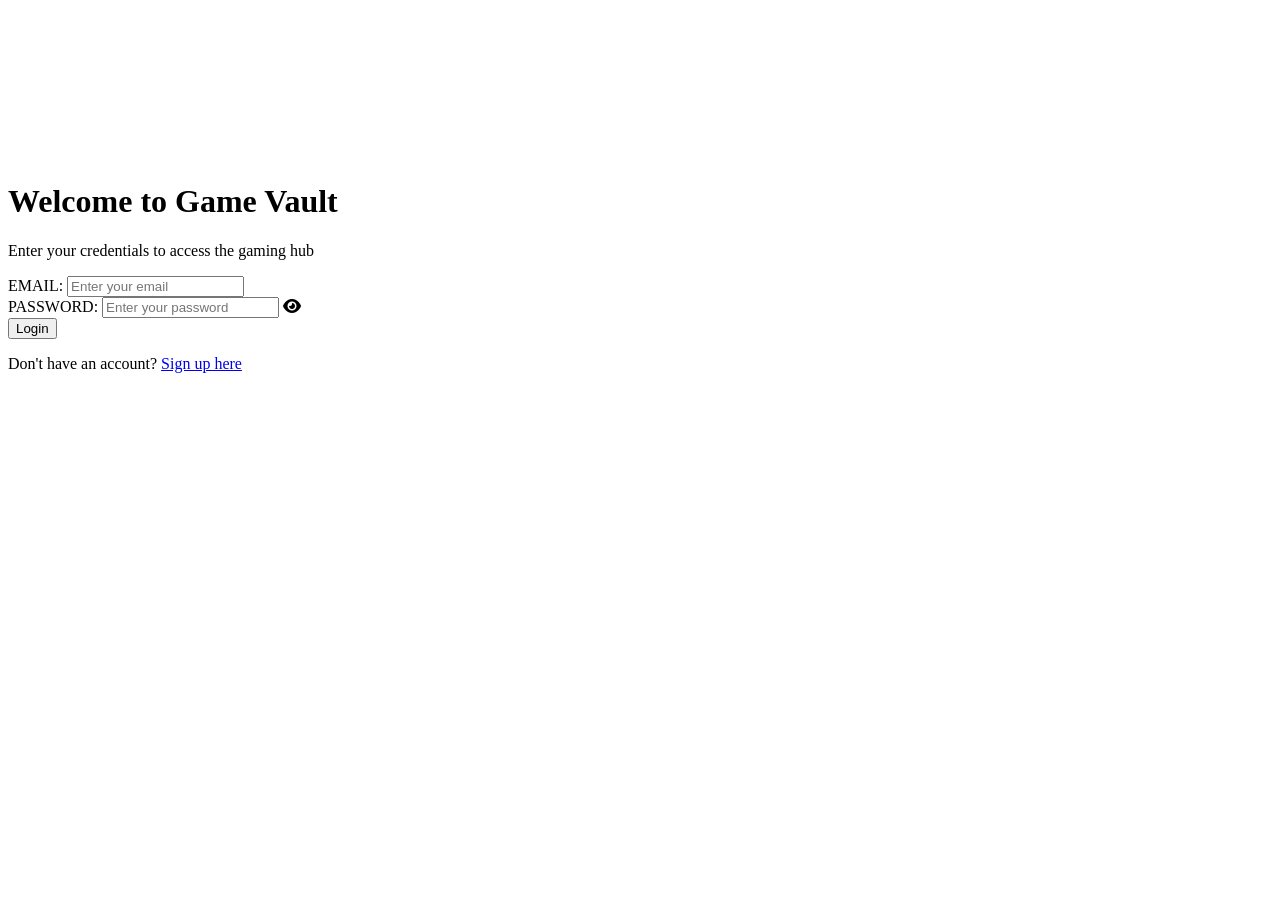
==== index.html @ 1384bad6 "Add new HTML file by [ahmed]" ====
<!doctype html>
<html lang="en">
  <head>
    <meta charset="UTF-8" />
    <meta name="viewport" content="width=device-width, initial-scale=1.0" />
    <title>NEON NEXUS - Login</title>
    <link rel="stylesheet" href="../styles/login.css" />
    <link
      rel="stylesheet"
      href="https://cdnjs.cloudflare.com/ajax/libs/font-awesome/6.4.0/css/all.min.css"
    />
  </head>
  <body>
    <video
      autoplay
      muted
      loop
      class="background-video"
      src="../assets/86462-593059278_medium.mp4"
    >
      Your browser does not support the video tag.
    </video>

    <div class="carry_login">
      <form class="login_page" id="loginForm">
        <h1 class="login__header">Welcome to Game Vault</h1>
        <p class="login__subtitle">
          Enter your credentials to access the gaming hub
        </p>

        <div class="carry__email">
          <label for="username">EMAIL:</label>
          <input
            type="email"
            class="inputs"
            placeholder="Enter your email"
            id="username"
            required
          />
        </div>
        <span class="error error-email"></span>

        <div class="carry_password">
          <label for="password">PASSWORD:</label>
          <input
            type="password"
            class="inputs input__password"
            placeholder="Enter your password"
            id="password"
            required
          />
          <i class="fas fa-eye eye__pass"></i>
        </div>
        <span class="error error-password"></span>

        <button type="submit" class="btn">Login</button>

        <div class="login__footer">
          <p>Don't have an account? <a href="#signup">Sign up here</a></p>
        </div>
      </form>
    </div>

    <script src="../scriptes/login.js"></script>
  </body>
</html>
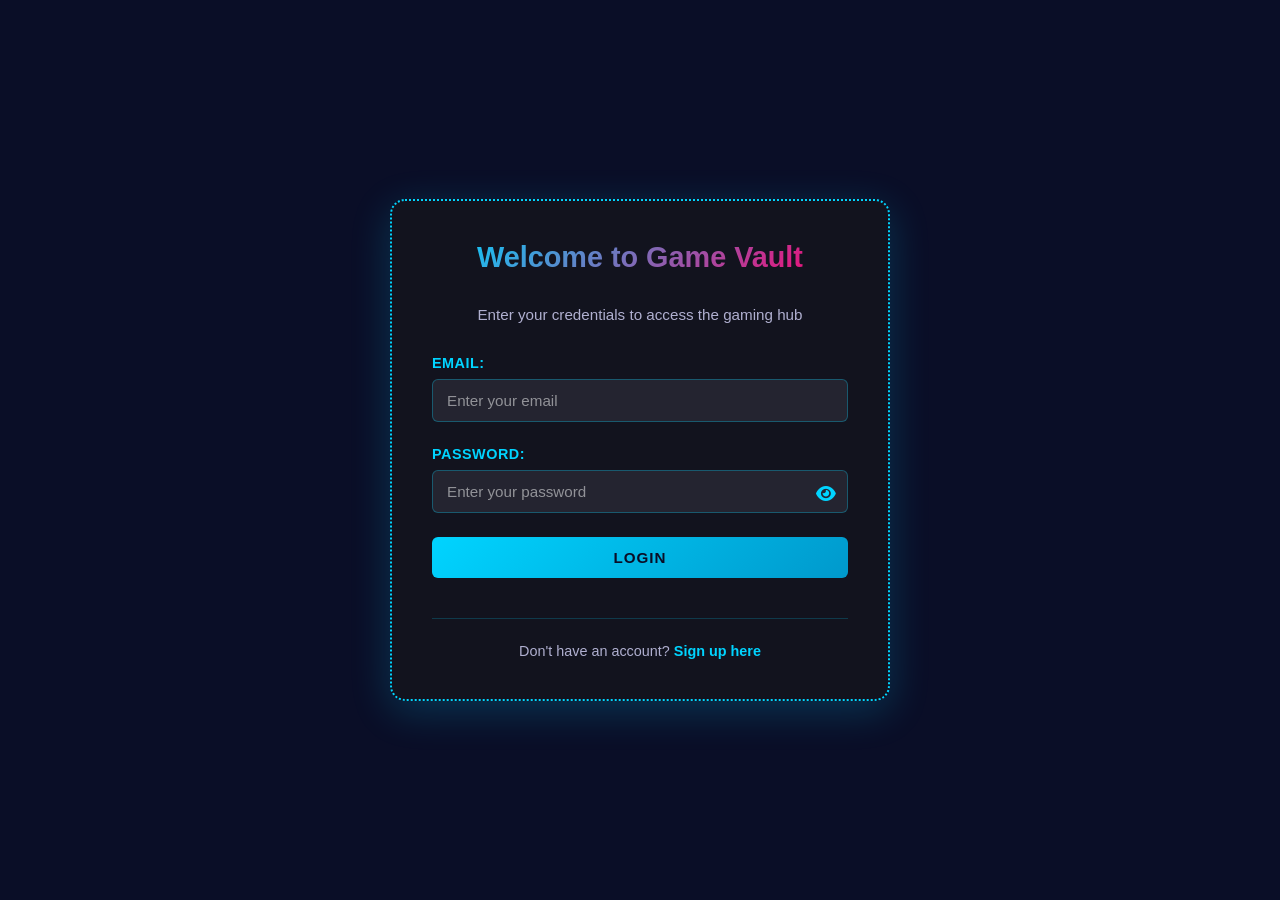
==== commit e8418f1a: "Organize files into assets, pages, scriptes, and styles folders" ====
--- a/index.html
+++ b/index.html
@@ -3,8 +3,8 @@
   <head>
     <meta charset="UTF-8" />
     <meta name="viewport" content="width=device-width, initial-scale=1.0" />
-    <title>NEON NEXUS - Login</title>
-    <link rel="stylesheet" href="../styles/login.css" />
+    <title>Game vault - Login</title>
+    <link rel="stylesheet" href="./styles/login.css" />
     <link
       rel="stylesheet"
       href="https://cdnjs.cloudflare.com/ajax/libs/font-awesome/6.4.0/css/all.min.css"
@@ -16,7 +16,7 @@
       muted
       loop
       class="background-video"
-      src="../assets/86462-593059278_medium.mp4"
+      src="./assets/86462-593059278_medium.mp4"
     >
       Your browser does not support the video tag.
     </video>
@@ -61,6 +61,6 @@
       </form>
     </div>
 
-    <script src="../scriptes/login.js"></script>
+    <script src="./scriptes/login.js"></script>
   </body>
 </html>
--- a/styles/login.css
+++ b/styles/login.css
@@ -0,0 +1,300 @@
+@import url("https://fonts.googleapis.com/css2?family=Poppins:ital,wght@0,100;0,200;0,300;0,400;0,500;0,600;0,700;0,800;0,900;1,100;1,200;1,300;1,400;1,500;1,600;1,700;1,800;1,900&display=swap");
+
+* {
+  margin: 0;
+  padding: 0;
+  box-sizing: border-box;
+  font-family: "Poppins", sans-serif;
+}
+
+body {
+  background: #0a0e27;
+}
+
+.carry_login {
+  width: 100%;
+  height: 100vh;
+  display: flex;
+  justify-content: center;
+  align-items: center;
+}
+
+.background-video {
+  position: fixed;
+  top: 0;
+  left: 0;
+  width: 100%;
+  height: 100%;
+  object-fit: cover;
+  z-index: -1;
+}
+
+.login_page {
+  width: 500px;
+  padding: 2.5rem 2.5rem;
+  color: white;
+  background: rgba(20, 20, 30, 0.85);
+  backdrop-filter: blur(2px);
+  border: 2px dotted #00d4ff;
+  border-radius: 15px;
+  display: flex;
+  flex-direction: column;
+  gap: 1.5rem;
+  box-shadow: 0 10px 40px rgba(0, 212, 255, 0.2);
+  transition: all 0.3s ease;
+}
+
+.login_page:hover {
+  box-shadow: 0 10px 50px rgba(0, 212, 255, 0.3);
+  border-color: #ff006e;
+}
+
+.login__header {
+  background: linear-gradient(135deg, #00d4ff, #ff006e);
+  -webkit-background-clip: text;
+  -webkit-text-fill-color: transparent;
+  background-clip: text;
+  font-size: 1.8rem;
+  font-weight: 700;
+  text-align: center;
+  margin-bottom: 0.5rem;
+}
+
+.login__subtitle {
+  color: #b0b0d0;
+  font-size: 0.95rem;
+  text-align: center;
+  margin-bottom: 0.5rem;
+}
+
+.carry__email {
+  display: flex;
+  flex-direction: column;
+  gap: 0.5rem;
+}
+
+label {
+  font-size: 0.9rem;
+  font-weight: 600;
+  letter-spacing: 0.5px;
+  color: #00d4ff;
+  text-transform: uppercase;
+}
+
+.inputs {
+  background: rgba(255, 255, 255, 0.08);
+  width: 100%;
+  padding: 12px 14px;
+  border: 1px solid rgba(0, 212, 255, 0.3);
+  outline: none;
+  border-radius: 6px;
+  color: white;
+  font-size: 0.95rem;
+  transition: all 0.3s ease;
+}
+
+.inputs::placeholder {
+  color: rgba(255, 255, 255, 0.5);
+}
+
+.inputs:focus {
+  background: rgba(0, 212, 255, 0.1);
+  border-color: #00d4ff;
+  box-shadow: 0 0 15px rgba(0, 212, 255, 0.3);
+}
+
+.carry_password {
+  display: flex;
+  flex-direction: column;
+  gap: 0.5rem;
+  position: relative;
+}
+
+.eye__pass {
+  color: #00d4ff;
+  position: absolute;
+  top: 58%;
+  right: 12px;
+  cursor: pointer;
+  font-size: 1.1rem;
+  transition: all 0.3s ease;
+}
+
+.eye__pass:hover {
+  color: #ff006e;
+  transform: scale(1.1);
+}
+
+.btn {
+  width: 100%;
+  background: linear-gradient(135deg, #00d4ff, #0099cc);
+  padding: 12px 16px;
+  outline: none;
+  border: none;
+  color: #0a0e27;
+  cursor: pointer;
+  font-weight: 700;
+  font-size: 0.95rem;
+  letter-spacing: 1px;
+  border-radius: 6px;
+  transition: all 0.3s ease;
+  text-transform: uppercase;
+}
+
+.btn:hover {
+  transform: translateY(-2px);
+  box-shadow: 0 10px 20px rgba(0, 212, 255, 0.4);
+}
+
+.btn:active {
+  transform: translateY(0);
+}
+
+.btn:disabled {
+  opacity: 0.7;
+  cursor: not-allowed;
+}
+
+.error {
+  color: #ff6b6b;
+  font-size: 0.85rem;
+  display: none;
+  margin-top: 0.5rem;
+  font-weight: 500;
+}
+
+.login__footer {
+  text-align: center;
+  border-top: 1px solid rgba(0, 212, 255, 0.2);
+  padding-top: 1.5rem;
+  margin-top: 1rem;
+}
+
+.login__footer p {
+  color: #b0b0d0;
+  font-size: 0.9rem;
+}
+
+.login__footer a {
+  color: #00d4ff;
+  text-decoration: none;
+  font-weight: 600;
+  transition: all 0.3s ease;
+}
+
+.login__footer a:hover {
+  color: #ff006e;
+  text-decoration: underline;
+}
+
+@media (max-width: 768px) {
+  .login_page {
+    width: 85%;
+    max-width: 450px;
+    padding: 2rem;
+  }
+
+  .login__header {
+    font-size: 1.5rem;
+  }
+
+  .login__subtitle {
+    font-size: 0.9rem;
+  }
+
+  .inputs {
+    padding: 11px 12px;
+    font-size: 0.9rem;
+  }
+
+  .btn {
+    padding: 11px 14px;
+    font-size: 0.9rem;
+  }
+
+  .eye__pass {
+    top: 60%;
+    right: 10px;
+  }
+}
+
+@media (max-width: 480px) {
+  .login_page {
+    width: 90%;
+    max-width: 350px;
+    padding: 1.5rem;
+    gap: 1.2rem;
+  }
+
+  .login__header {
+    font-size: 1.3rem;
+  }
+
+  .login__subtitle {
+    font-size: 0.85rem;
+  }
+
+  label {
+    font-size: 0.8rem;
+  }
+
+  .inputs {
+    padding: 10px 12px;
+    font-size: 0.85rem;
+  }
+
+  .carry_password {
+    gap: 0.4rem;
+  }
+
+  .btn {
+    padding: 10px 12px;
+    font-size: 0.85rem;
+    letter-spacing: 0.5px;
+  }
+
+  .eye__pass {
+    top: 58%;
+    right: 8px;
+    font-size: 1rem;
+  }
+
+  .error {
+    font-size: 0.75rem;
+  }
+
+  .login__footer {
+    padding-top: 1rem;
+    margin-top: 0.5rem;
+  }
+
+  .login__footer p {
+    font-size: 0.85rem;
+  }
+}
+
+@media (max-width: 320px) {
+  .login_page {
+    width: 95%;
+    padding: 1rem;
+    gap: 1rem;
+  }
+
+  .login__header {
+    font-size: 1.2rem;
+  }
+
+  .login__subtitle {
+    font-size: 0.8rem;
+  }
+
+  .inputs {
+    padding: 9px 10px;
+    font-size: 0.8rem;
+  }
+
+  .btn {
+    padding: 9px 10px;
+    font-size: 0.8rem;
+  }
+}
